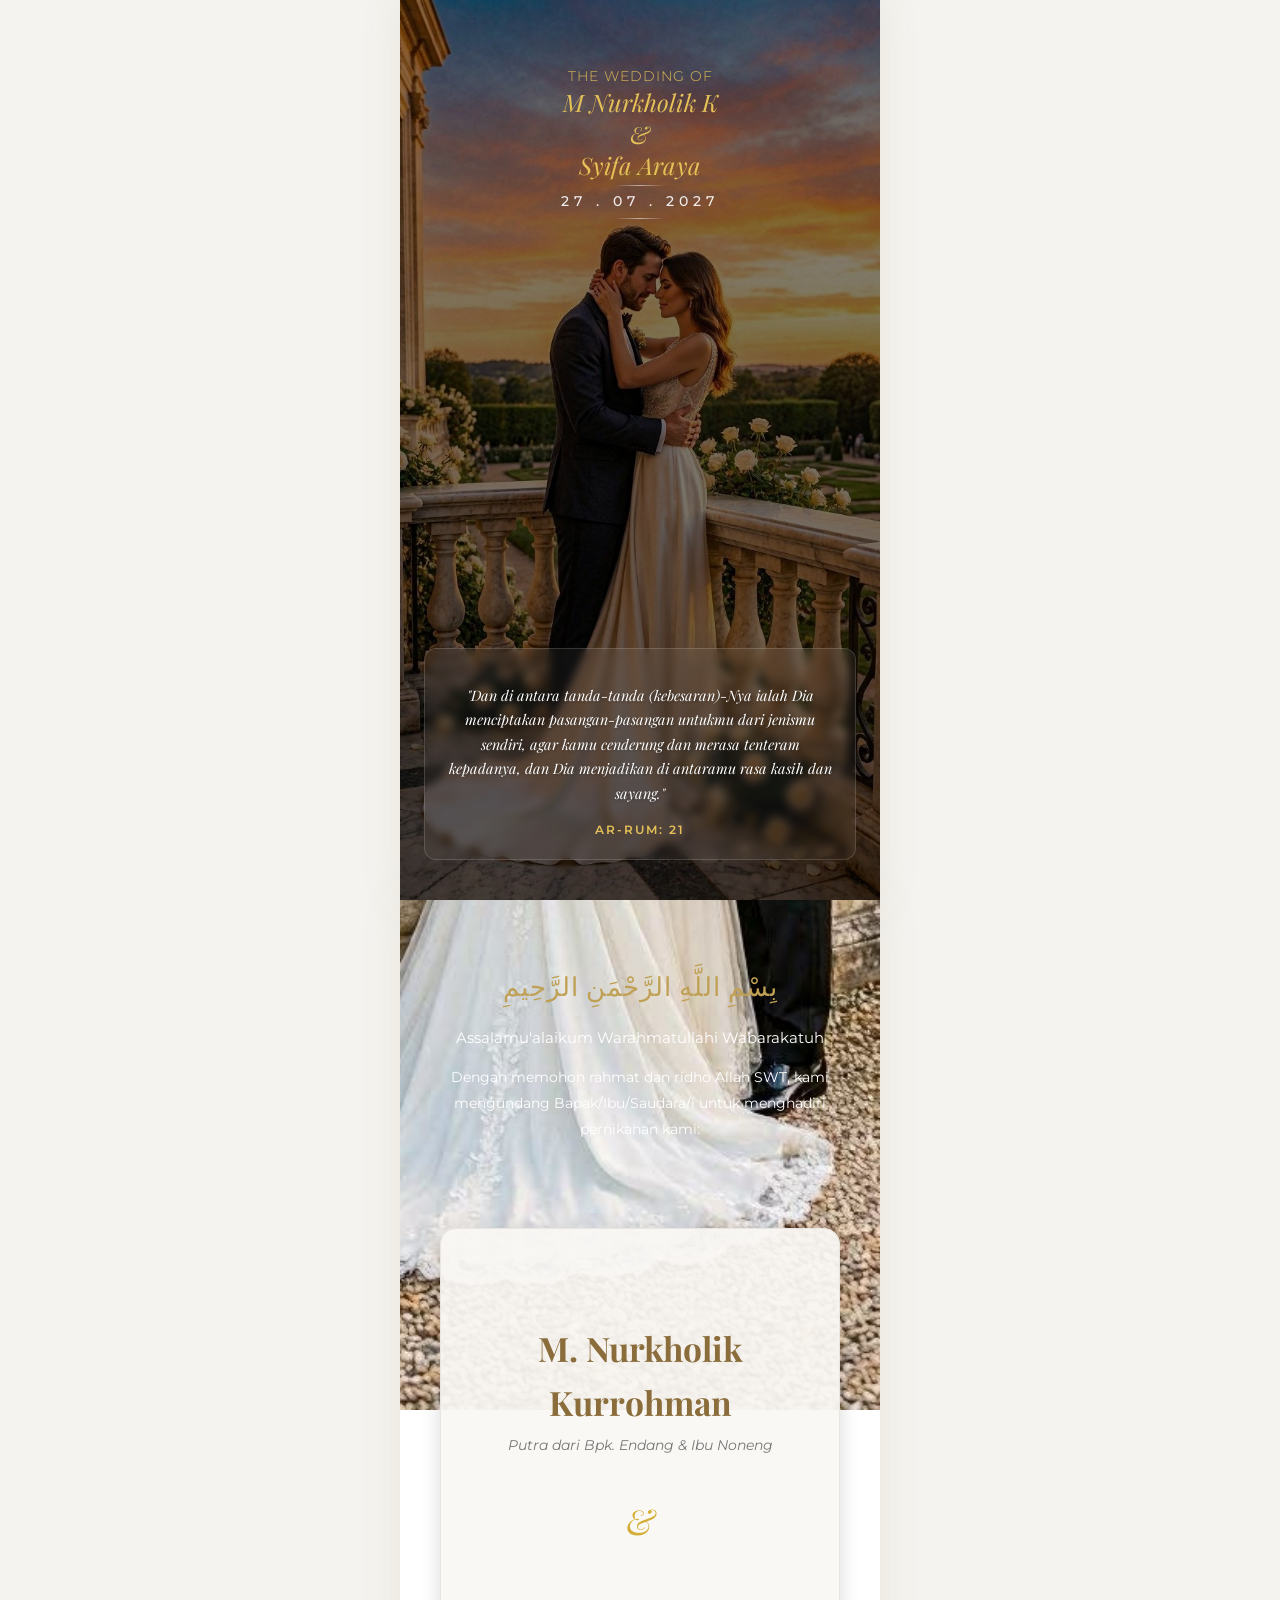
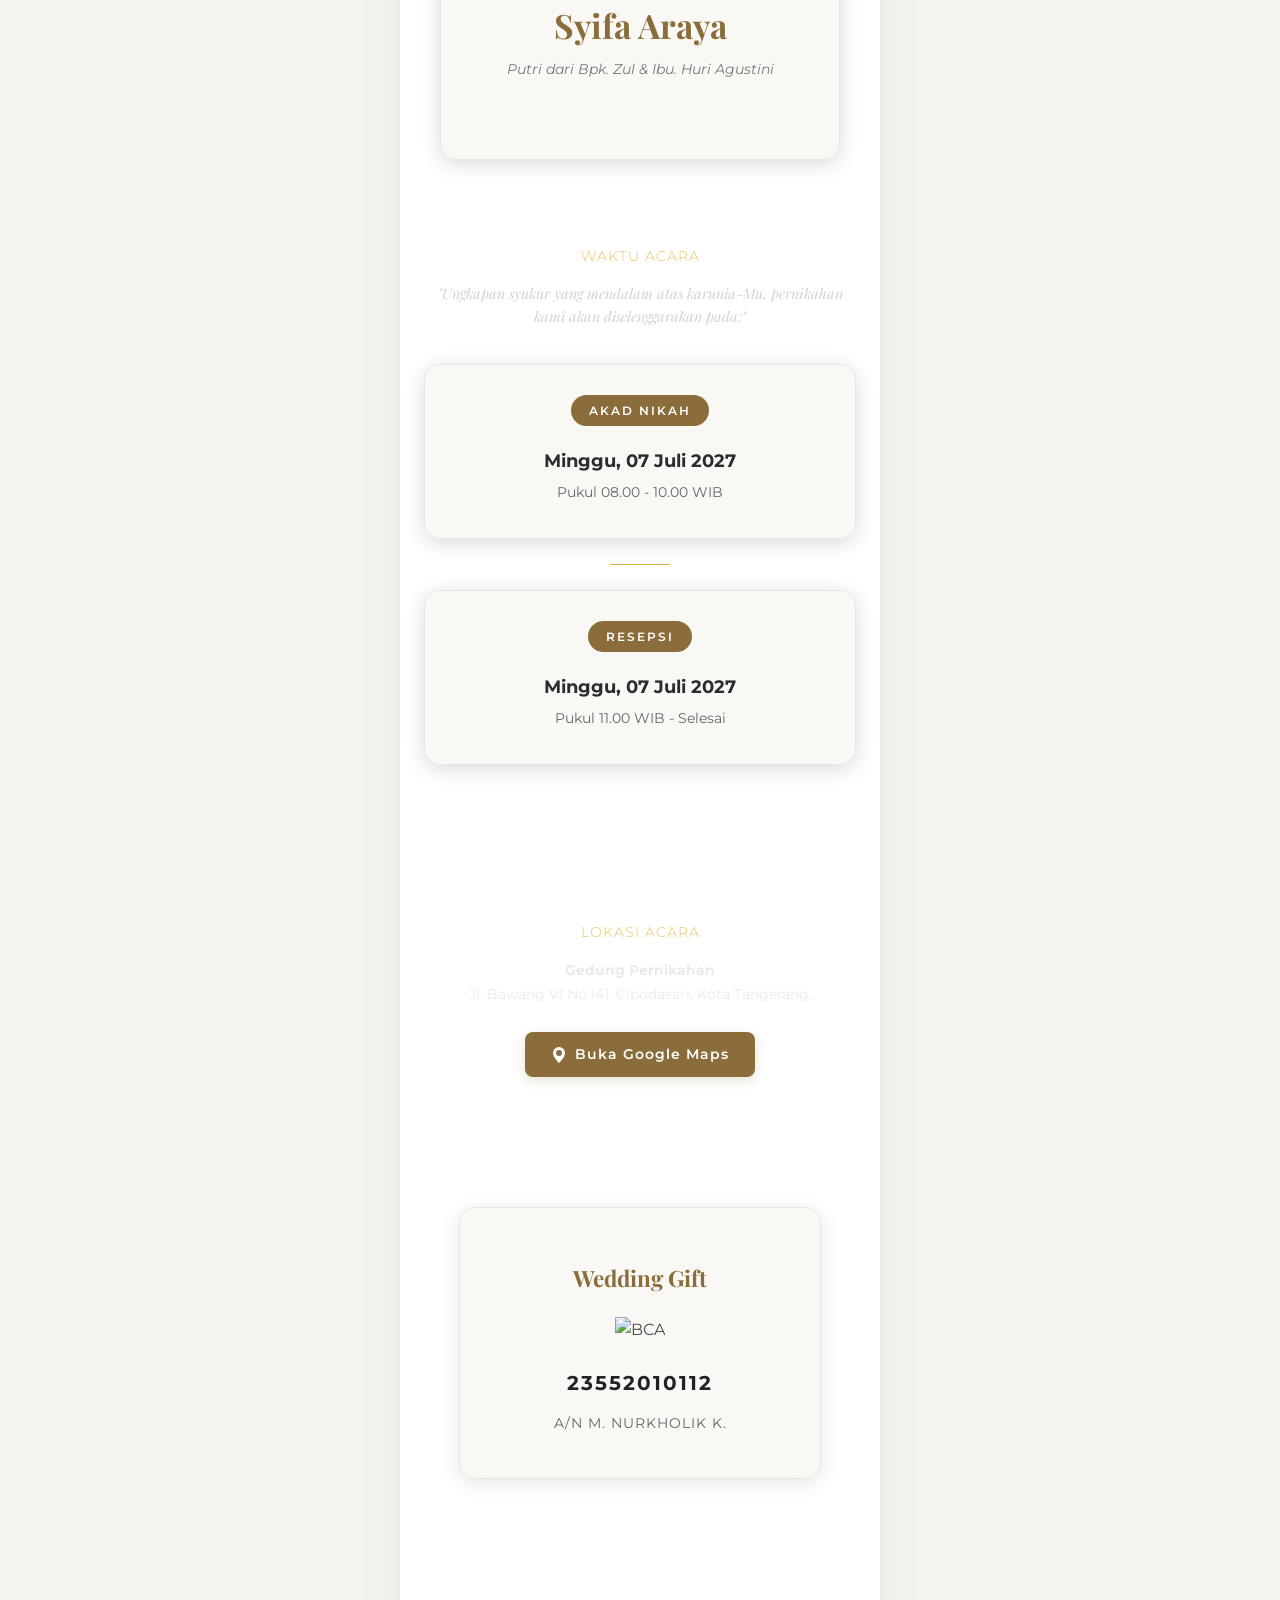
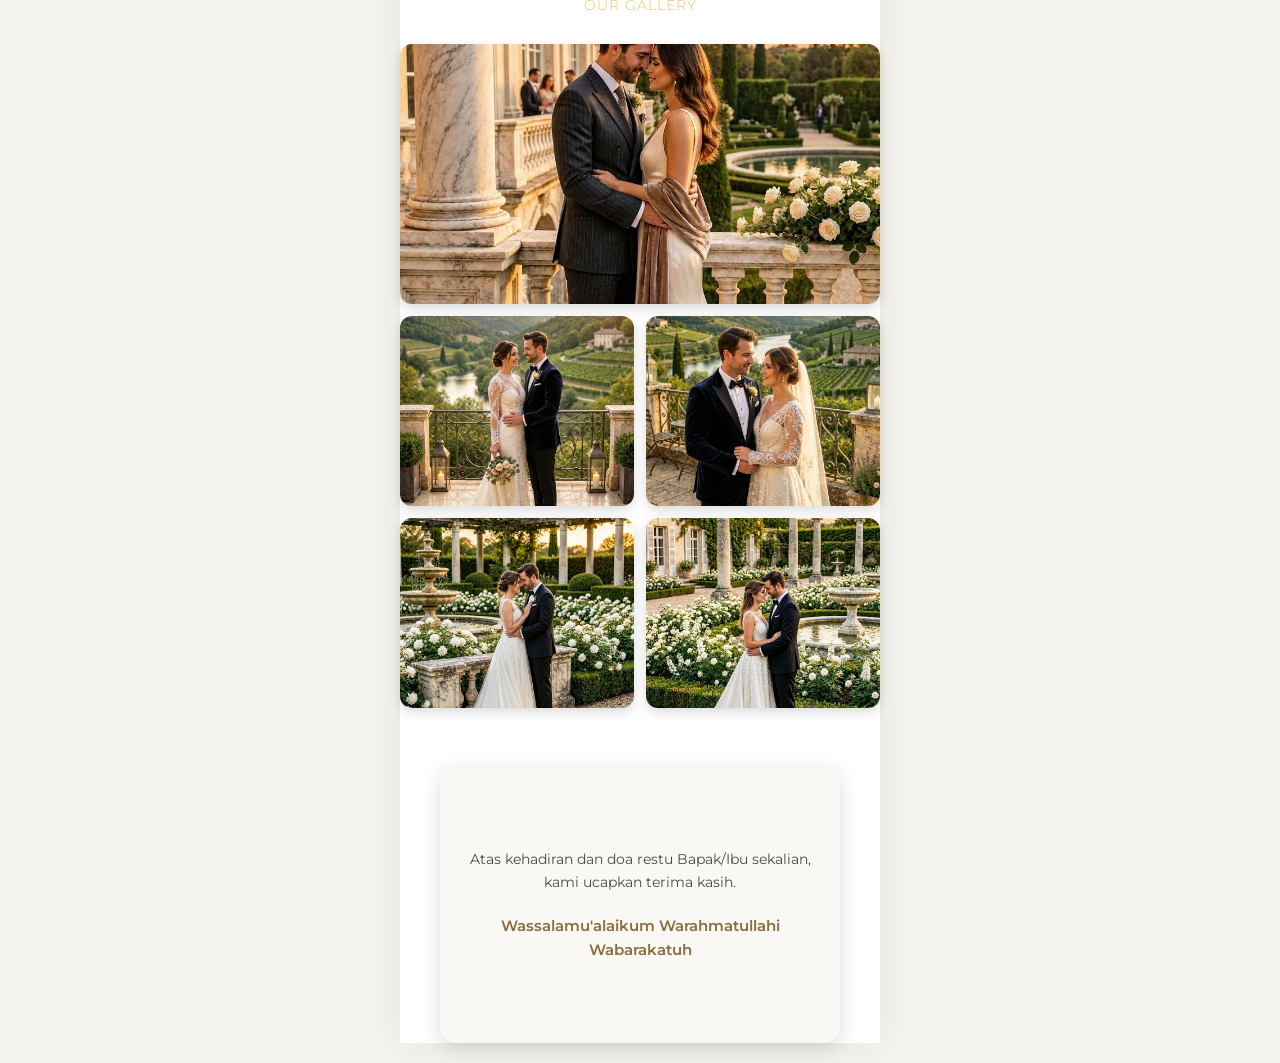
==== index.html @ 55795942 "Rename basic.html to index.html" ====
<!DOCTYPE html>
<html lang="id">
<head>
    <meta charset="UTF-8">
    <meta name="viewport" content="width=device-width, initial-scale=1.0">
    <title>The Wedding of Kholik & Syifa</title>
    <link rel="stylesheet" href="css/basic.css">
    
    <link href="https://fonts.googleapis.com/css2?family=Montserrat:wght@300;400;600&family=Playfair+Display:ital,wght@0,700;1,400&display=swap" rel="stylesheet">
    <link href="https://unpkg.com/aos@2.3.1/dist/aos.css" rel="stylesheet">
</head>
<body>

    <audio id="bgMusic" loop>
        <source src="music/Lagu.mp3" type="audio/mpeg">
    </audio>

    <div class="top-container">
        <section id="home" class="slideshow-section">
            <div class="hero-header">
                <h1 class="gold-title">The Wedding of</h1>
                <p class="couple-nickname">M Nurkholik K<br>& <br>Syifa Araya</p>
                <p class="wedding-date">27 . 07 . 2027</p>
            </div>

            <div class="hero-quotes" data-aos="fade-up" data-aos-delay="300">
                <p class="quote-text">
                    "Dan di antara tanda-tanda (kebesaran)-Nya ialah Dia menciptakan pasangan-pasangan untukmu dari jenismu sendiri, agar kamu cenderung dan merasa tenteram kepadanya, dan Dia menjadikan di antaramu rasa kasih dan sayang."
                </p>
                <span class="quote-source">Ar-Rum: 21</span>
            </div>
        </section>
    </div>   
    <div class="main-container">
        <section class="opening-text" data-aos="fade-up">
            <div class="bismillah">بِسْمِ اللَّهِ الرَّحْمَنِ الرَّحِيمِ</div>
            <p>Assalamu'alaikum Warahmatullahi Wabarakatuh</p>
            <p class="opening-statement">Dengan memohon rahmat dan ridho Allah SWT, kami mengundang Bapak/Ibu/Saudara/i untuk menghadiri pernikahan kami:</p>
        </section>

        <section id="profile" class="profile-section" data-aos="zoom-in">
            <h1 class="child-name-main">M. Nurkholik Kurrohman</h1>
            <p class="parents-info">Putra dari Bpk. Endang & Ibu Noneng</p>
            <p class="ampersand">&</p>
            <h1 class="child-name-main">Syifa Araya</h1>
            <p class="parents-info">Putri dari Bpk. Zul & Ibu. Huri Agustini</p>
        </section>

        <section id="event-info" class="event-section" data-aos="fade-up">
            <h2 class="gold-title">Waktu Acara</h2>
            <p class="event-intro">
                "Ungkapan syukur yang mendalam atas karunia-Mu, pernikahan kami akan diselenggarakan pada:"
            </p>

            <div class="event-block akad-block">
                <span class="event-badge">AKAD NIKAH</span>
                <p class="event-date"><strong>Minggu, 07 Juli 2027</strong></p>
                <p class="event-time">Pukul 08.00 - 10.00 WIB</p>
            </div>

            <div class="event-divider"></div>

            <div class="event-block">
                <span class="event-badge">RESEPSI</span>
                <p class="event-date"><strong>Minggu, 07 Juli 2027</strong></p>
                <p class="event-time">Pukul 11.00 WIB - Selesai</p>
            </div>
        </section>
        
        <section id="maps" class="maps-section" data-aos="fade-up">
            <h2 class="gold-title">Lokasi Acara</h2>
            <p class="address-text">
                <strong>Gedung Pernikahan</strong><br>
                Jl. Bawang VI No.141, Cibodasari, Kota Tangerang.
            </p>
    
            <a href="https://maps.app.goo.gl/oFBAp9rTf1qzH3tc8" target="_blank" class="maps-button">
                <svg xmlns="http://www.w3.org/2000/svg" width="16" height="16" fill="currentColor" class="bi bi-geo-alt-fill" viewBox="0 0 16 16">
                    <path d="M8 16s6-5.686 6-10A6 6 0 0 0 2 6c0 4.314 6 10 6 10m0-7a3 3 0 1 1 0-6 3 3 0 0 1 0 6"/>
                </svg>
                Buka Google Maps
            </a>
        </section>

        <section id="gift" class="gift-section" data-aos="zoom-in">
            <div class="gift-card">
                <p class="gift-title">Wedding Gift</p>
                <img src="https://upload.wikimedia.org/wikipedia/commons/5/5c/Bank_Central_Asia.svg" alt="BCA" class="bank-icon">
                <p class="account-number"><strong>23552010112</strong></p>
                <p class="account-name">a/n M. Nurkholik K.</p>
            </div>
        </section>

        <section id="gallery" class="gallery-grid-basic">
            <h2 class="gold-title">Our Gallery</h2>
            <img src="img/img2.jpg" alt="Foto 1" data-aos="fade-up">
            <img src="img/img3.jpg" alt="Foto 2" data-aos="fade-up">
            <img src="img/img4.jpg" alt="Foto 3" data-aos="fade-up">
            <img src="img/img5.jpg" alt="Foto 4" data-aos="fade-up">
            <img src="img/img6.jpg" alt="Foto 5" data-aos="fade-up">
        </section>

        <section class="closing-section" data-aos="fade-up">
            <p class="closing-text">Atas kehadiran dan doa restu Bapak/Ibu sekalian, kami ucapkan terima kasih.</p>
            <p class="closing-salam">Wassalamu'alaikum Warahmatullahi Wabarakatuh</p>
        </section>
    </div>   
    <script src="https://unpkg.com/aos@2.3.1/dist/aos.js"></script>
    <script>
        AOS.init({ duration: 1000 });
        window.addEventListener('click', () => {
            const music = document.getElementById('bgMusic');
            if (music.paused) { 
                music.volume = 0.4;
                music.currentTime = 15;
                music.play(); }
        }, { once: true });
    </script>
</body>
</html>
---- css/basic.css ----
/* ==========================================================================
   1. RESET & RESPONSIVE TEMPLATE (MOBILE-FIRST LOCK)
   ========================================================================== */
html, body {
    margin: 0;
    padding: 0;
    width: 100%;
    background-color: #f4f3ef;
    font-family: 'Montserrat', sans-serif;
    color: #4a4a4a;
    line-height: 1.6;
    overflow-x: hidden;
}

.top-container,
.main-container {
    max-width: 480px;      
    margin: 0 auto;        
    width: 100%;           
    background-color: #ffffff;
    box-shadow: 0 0 40px rgba(138, 109, 59, 0.1); 
    box-sizing: border-box;
    position: relative;
}

.top-container {
    min-height: 100vh;
    background-image: linear-gradient(rgba(0, 0, 0, 0.45), rgba(0, 0, 0, 0.6)), url('../img/img1.jpg');
    background-size: cover;
    background-position: center;
    background-repeat: no-repeat;
}

/* STRUKTUR AWAL: Tetap menggunakan fixed background langsung di main-container */
.main-container {
    min-height: 100vh;
    background-image: linear-gradient(rgba(0, 0, 0, 0.55), rgba(0, 0, 0, 0.65)), url('../img/img5.jpg');
    background-size: cover;
    background-position: center;
    background-repeat: no-repeat;
    background-attachment: fixed; /* Membuat background diam saat di-scroll */
}

.slideshow-section {
    display: flex;
    flex-direction: column;
    justify-content: space-between;
    align-items: center;
    min-height: 100vh;
    padding: 40px 24px; /* Perbaikan: Mengubah dari '1x' menjadi '40px' agar jarak atas-bawah responsive */
    box-sizing: border-box;
    text-align: center;
}

.hero-header {
    margin-top: 15px; /* Perbaikan: Memberi ruang bernapas sedikit dari batas atas */
    display: flex;
    flex-direction: column;
    align-items: center;
    animation: fadeInDown 1.4s cubic-bezier(0.16, 1, 0.3, 1);
}

/* Teks Elegan Pembuka Nama */
.gold-title {
    font-family: 'Montserrat', sans-serif;
    font-weight: 300;
    font-size: 0.85rem;
    text-transform: uppercase;
    letter-spacing: 1px;
    color: #e5c158; 
    margin-bottom: 0px;
    opacity: 0.95;
}

/* Tipografi Nama Pengantin Utama */
.couple-nickname {
    font-family: 'Playfair Display', serif;
    font-size: 1.5rem; 
    font-weight: 400; 
    font-style: italic;
    line-height: 1.2; 
    margin: 20px 0;
    color: #e5c158;
    text-align: center;
    padding: 0 10px;  
    box-sizing: border-box; 
    display: contents;
    width: 100%;
}

/* Tanggal dengan Aksen Garis Minimalis */
.wedding-date {
    font-family: 'Montserrat', sans-serif;
    font-weight: 500;
    font-size: 0.85rem;
    letter-spacing: 5px;
    color: #ffffff;
    margin-top: 2px;
    padding: 6px 0;
    position: relative;
    display: flex;
    align-items: center;
    justify-content: center;
    opacity: 0.9;
}

.wedding-date::before,
.wedding-date::after {
    content: "";
    position: absolute;
    width: 50px;
    height: 1px;
    background: linear-gradient(to right, transparent, rgba(255, 255, 255, 0.6), transparent);
}

.wedding-date::before { top: 0; }
.wedding-date::after { bottom: 0; }

/* Wadah Teks Mutiara / Kutipan */
.hero-quotes {
    max-width: 100%;
    padding: 20px;
    border-radius: 12px;
    border: 1px solid rgba(255, 255, 255, 0.15);
    backdrop-filter: blur(4px);
    -webkit-backdrop-filter: blur(4px);
    background-color: rgba(255, 255, 255, 0.05);
}

.quote-text {
    font-family: 'Playfair Display', serif;
    font-style: italic;
    font-size: 0.9rem;
    color: #ffffff;
    line-height: 1.7;
    text-shadow: 1px 1px 3px rgba(0, 0, 0, 0.3);
}

.quote-source {
    display: block;
    font-size: 0.75rem;
    font-weight: 600;
    text-transform: uppercase;
    color: #e5c158;
    margin-top: 10px;
    letter-spacing: 2px;
}

/* ==========================================================================
   3. KONTEN UTAMA (MAIN CONTAINER CONTENT)
   ========================================================================== */
.main-container section {
    padding: 65px 24px;
    text-align: center;
    box-sizing: border-box;
}

/* --- Teks Keagamaan Pembuka --- */
.opening-text .bismillah {
    font-family: 'Playfair Display', serif;
    font-size: 1.6rem;
    color: #bfa054; 
    margin-bottom: 20px;
    letter-spacing: 1px;
}

.opening-text p {
    font-size: 0.95rem;
    font-weight: 400;
    color: #ffffff;
    margin: 10px 0;
}

.opening-text .opening-statement {
    font-size: 0.9rem;
    line-height: 1.8;
    margin-top: 15px;
}

/* --- Biodata / Profil Pengantin --- */
.profile-section {
    background-color: rgba(250, 248, 245, 0.93); 
    width: 100%; 
    max-width: 400px;           
    margin: 10px auto;          
    padding: 40px 20px;         
    border-radius: 16px;        
    border: 1px solid #eae6df;  
    
    display: flex;
    flex-direction: column;
    justify-content: center;
    align-items: center;
    box-sizing: border-box;
    box-shadow: 0 4px 20px rgba(0, 0, 0, 0.15); 
}

.child-name-main {
    font-family: 'Playfair Display', serif;
    font-size: 2.1rem;
    font-weight: 700;
    color: #8a6d3b;
    margin-bottom: 6px;
}

.parents-info {
    font-size: 0.85rem;
    color: #777777;
    font-style: italic;
    margin-top: 0;
}

.ampersand {
    font-family: 'Playfair Display', serif;
    font-size: 2.2rem;
    font-style: italic;
    color: #d4af37;
    margin: 22px 0;
}

/* --- Detail Waktu & Agenda --- */
.event-section .event-intro {
    font-family: 'Playfair Display', serif;
    font-style: italic;
    font-size: 0.9rem;
    color: #d1d1d1;
    margin-bottom: 35px;
}

.event-block {
    background: rgba(250, 248, 245, 0.95);
    border: 1px solid #eae6df;
    padding: 30px 20px;
    border-radius: 16px;
    margin: 15px auto;
    max-width: 400px;
    box-shadow: 0 4px 20px rgba(0, 0, 0, 0.15);
}

.event-badge {
    display: inline-block;
    font-size: 0.75rem;
    font-weight: 600;
    letter-spacing: 2px;
    background-color: #8a6d3b;
    color: #ffffff;
    padding: 6px 18px;
    border-radius: 50px;
    margin-bottom: 15px;
}

.event-date {
    font-size: 1.1rem;
    color: #2c2c2c;
    margin: 6px 0;
}

.event-time {
    font-size: 0.9rem;
    color: #666666;
    margin: 4px 0;
}

.event-divider {
    height: 1px;
    width: 60px;
    background-color: #d4af37;
    margin: 25px auto;
}

/* --- Integrasi Peta Lokasi --- */
.maps-section .address-text {
    font-size: 0.9rem;
    color: #ece9e9;
    margin-bottom: 25px;
    line-height: 1.7;
}

.maps-button {
    display: inline-flex;
    align-items: center;
    justify-content: center;
    gap: 8px;
    background-color: #8a6d3b;
    color: #ffffff;
    text-decoration: none;
    font-size: 0.85rem;
    font-weight: 600;
    letter-spacing: 1px;
    padding: 12px 26px;
    border-radius: 8px;
    transition: all 0.3s ease;
    box-shadow: 0 4px 12px rgba(138, 109, 59, 0.2);
}

.maps-button:hover {
    background-color: #70582f;
    transform: translateY(-2px);
    box-shadow: 0 6px 15px rgba(138, 109, 59, 0.3);
}

/* --- Dompet Digital / Angpao --- */
.gift-card {
    background-color: rgba(250, 248, 245, 0.95);
    border: 1px solid #eae6df;
    border-radius: 16px;
    padding: 30px 20px;
    max-width: 320px;
    margin: 0 auto;
    box-shadow: 0 4px 20px rgba(0, 0, 0, 0.1);
}

.gift-title {
    font-family: 'Playfair Display', serif;
    font-size: 1.4rem;
    font-weight: 700;
    color: #8a6d3b;
    margin-bottom: 20px;
}

.bank-icon {
    height: 28px;
    margin: 0 auto 15px auto;
}

.account-number {
    font-size: 1.25rem;
    letter-spacing: 2px;
    color: #222222;
    margin: 10px 0 4px 0;
}

.account-name {
    font-size: 0.85rem;
    color: #666666;
    text-transform: uppercase;
    letter-spacing: 1px;
}

/* --- Galeri Album Foto --- */
.gallery-grid-basic {
    display: grid; /* Perbaikan: Diubah dari 'list-item' ke 'grid' agar gambar tersusun rapi berdampingan */
    grid-template-columns: repeat(2, 1fr);
    gap: 12px;
    padding: 40px 0 !important;
    max-width: 100%;
}

.gallery-grid-basic .gold-title {
    grid-column: span 2;
    margin-bottom: 15px;
}

.gallery-grid-basic img {
    width: 100%;
    height: 190px;
    object-fit: cover;
    border-radius: 12px;
    box-shadow: 0 4px 12px rgba(0, 0, 0, 0.15);
}

.gallery-grid-basic img:nth-child(2) {
    grid-column: span 2;
    height: 260px;
}

/* --- Teks Penutup Halaman --- */
.closing-section {
    background-color: rgba(250, 248, 245, 0.95); 
    padding: 40px 20px; /* Perbaikan: Mengubah padding dari '50%' menjadi nilai proporsional agar konten tidak terjepit keluar layar */
    max-width: 400px;
    margin: 20px auto;
    border-radius: 16px;
    box-shadow: 0 4px 20px rgba(0, 0, 0, 0.15);
}

.closing-text {
    font-size: 0.9rem;
    color: #4a4a4a; 
    margin-bottom: 20px;
}

.closing-salam {
    font-size: 0.95rem;
    font-weight: 600;
    color: #8a6d3b;
}

@keyframes fadeInDown {
    from {
        opacity: 0;
        transform: translateY(-20px);
    }
    to {
        opacity: 1;
        transform: translateY(0);
    }
}

/* Optimalisasi layout untuk ponsel cerdas berlayar sangat kecil */
@media (max-width: 375px) {
    .couple-nickname { font-size: 0.75rem; }
    .child-name-main { font-size: 1.7rem; }
    .gallery-grid-basic img { height: 140px; }
    .gallery-grid-basic img:nth-child(2) { height: 190px; }
}
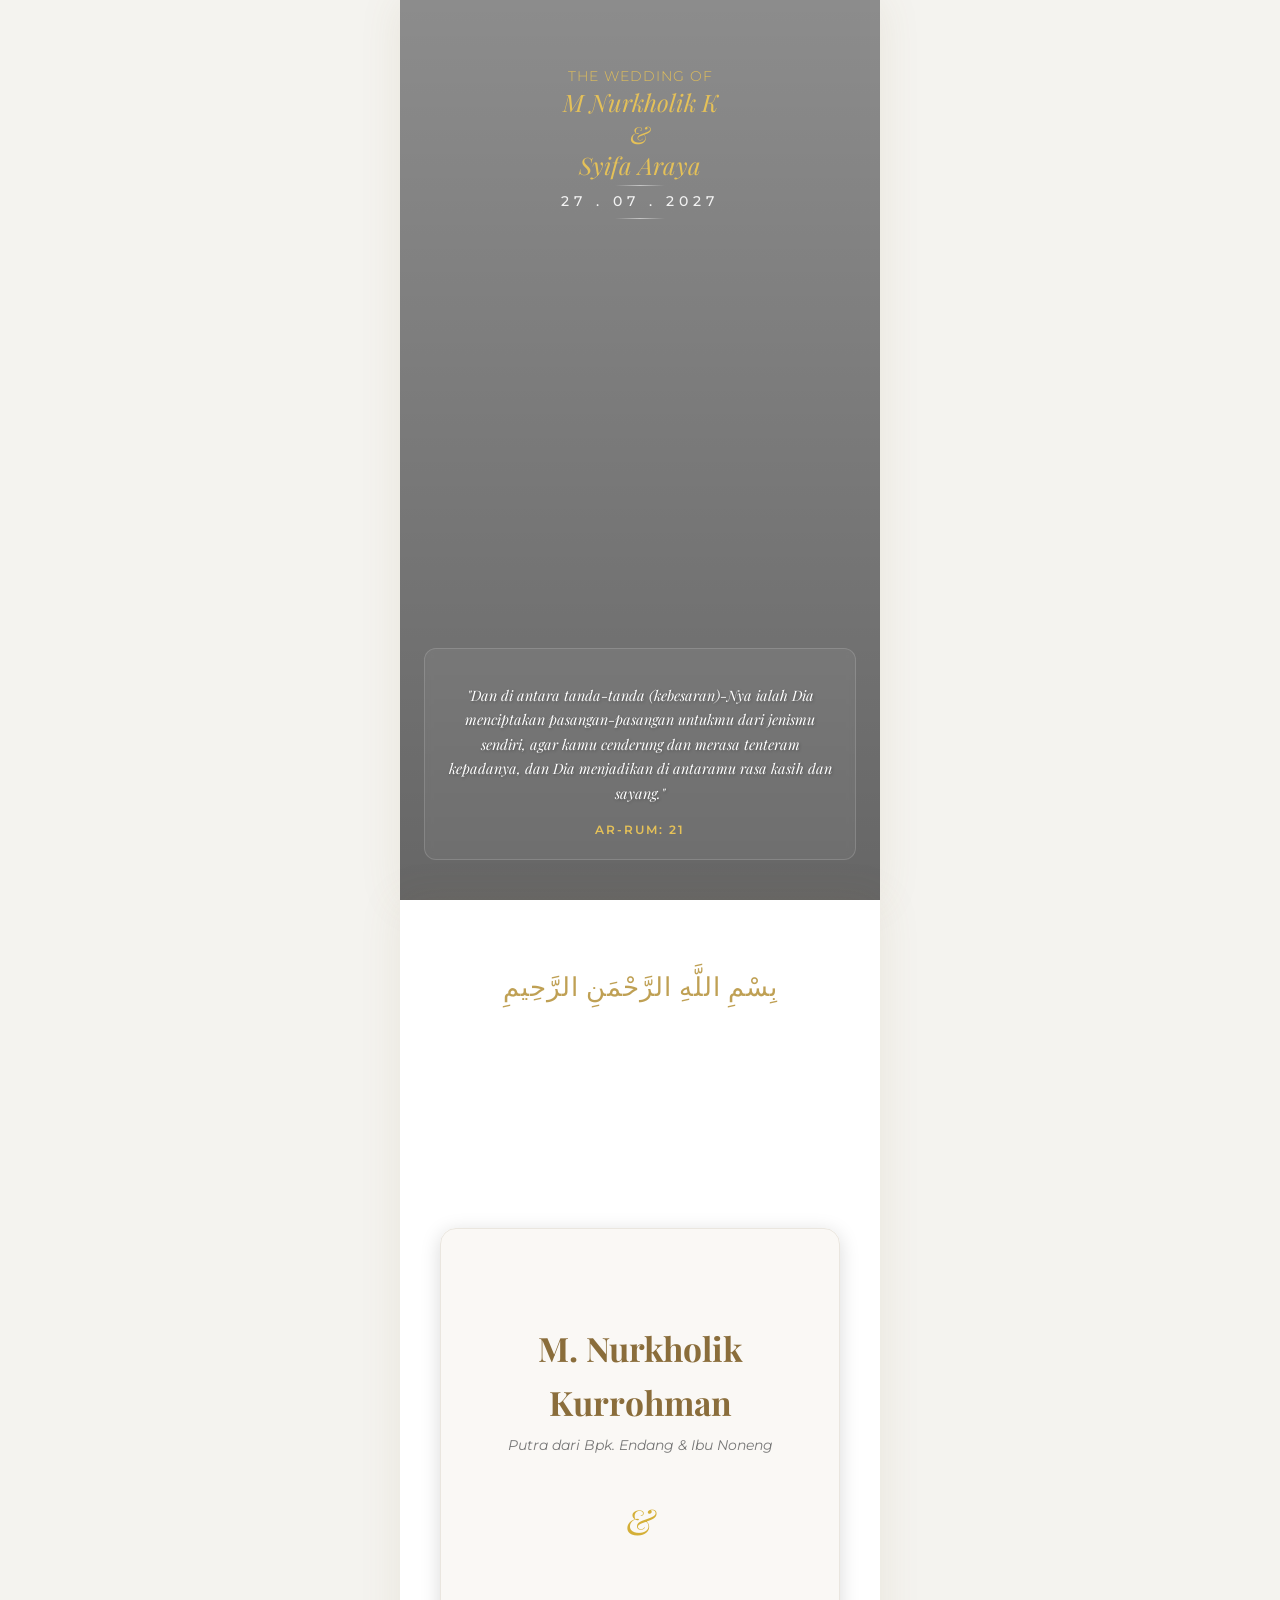
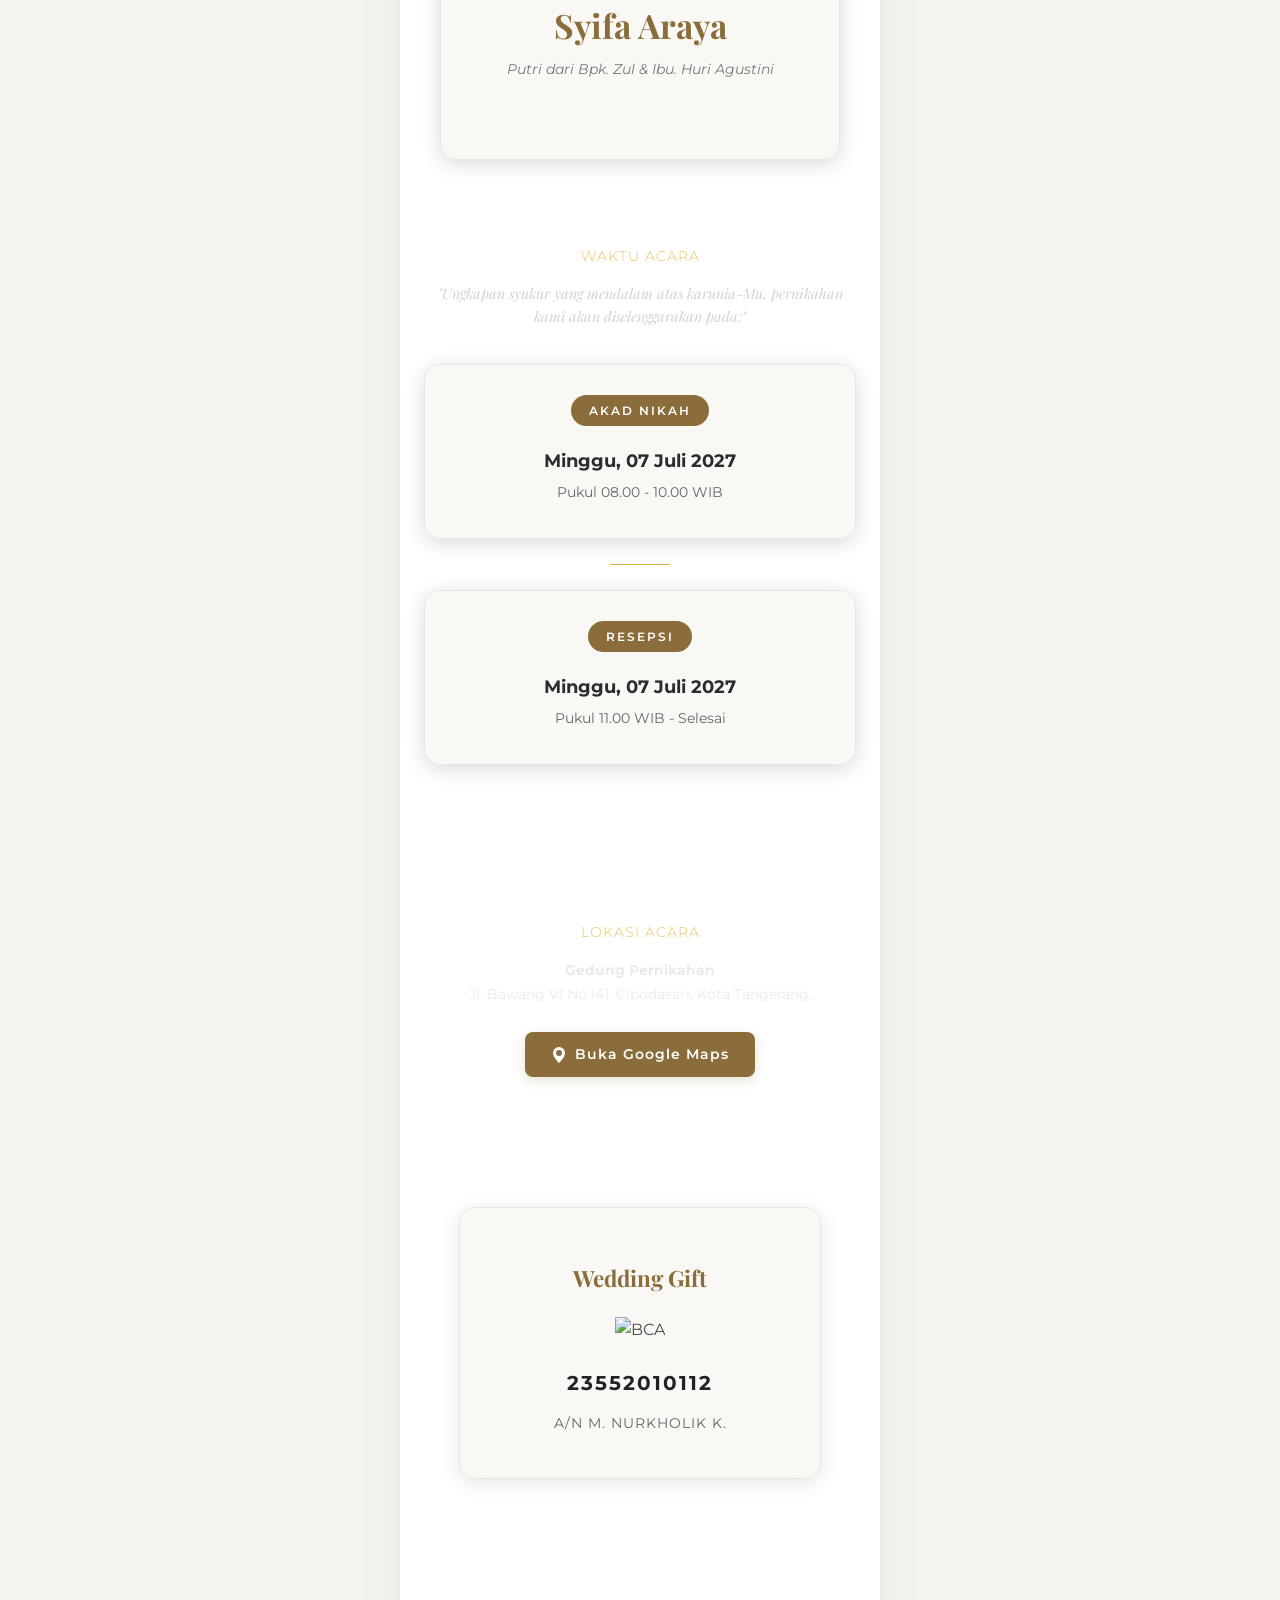
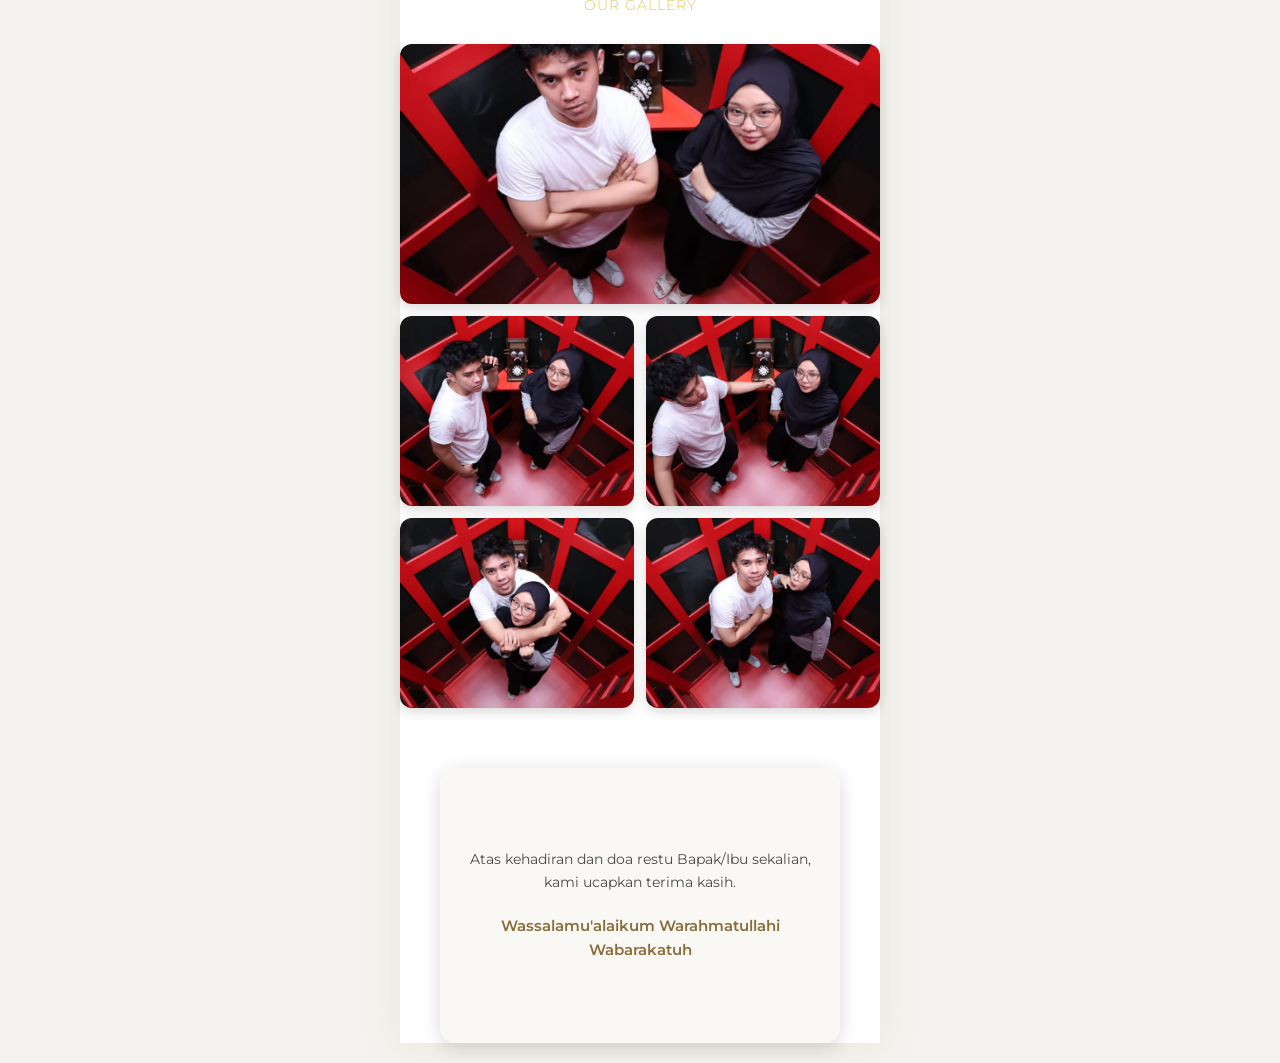
==== commit 04aba727: "Update index.html" ====
--- a/index.html
+++ b/index.html
@@ -11,9 +11,7 @@
 </head>
 <body>
 
-    <audio id="bgMusic" loop>
-        <source src="music/Lagu.mp3" type="audio/mpeg">
-    </audio>
+    <audio id="bgMusic" src="music/lagu.mp3" loop></audio>
 
     <div class="top-container">
         <section id="home" class="slideshow-section">
@@ -93,11 +91,11 @@
 
         <section id="gallery" class="gallery-grid-basic">
             <h2 class="gold-title">Our Gallery</h2>
-            <img src="img/img2.jpg" alt="Foto 1" data-aos="fade-up">
-            <img src="img/img3.jpg" alt="Foto 2" data-aos="fade-up">
-            <img src="img/img4.jpg" alt="Foto 3" data-aos="fade-up">
-            <img src="img/img5.jpg" alt="Foto 4" data-aos="fade-up">
-            <img src="img/img6.jpg" alt="Foto 5" data-aos="fade-up">
+            <img src="img/img2.jpeg" alt="Foto 1" data-aos="fade-up">
+            <img src="img/img3.jpeg" alt="Foto 2" data-aos="fade-up">
+            <img src="img/img4.jpeg" alt="Foto 3" data-aos="fade-up">
+            <img src="img/img5.jpeg" alt="Foto 4" data-aos="fade-up">
+            <img src="img/img6.jpeg" alt="Foto 5" data-aos="fade-up">
         </section>
 
         <section class="closing-section" data-aos="fade-up">
@@ -105,15 +103,32 @@
             <p class="closing-salam">Wassalamu'alaikum Warahmatullahi Wabarakatuh</p>
         </section>
     </div>   
-    <script src="https://unpkg.com/aos@2.3.1/dist/aos.js"></script>
+<script src="https://unpkg.com/aos@2.3.1/dist/aos.js"></script>
     <script>
+        // Inisialisasi AOS
         AOS.init({ duration: 1000 });
+
+        // Logika Musik yang Aman untuk Browser Modern
         window.addEventListener('click', () => {
             const music = document.getElementById('bgMusic');
+            
             if (music.paused) { 
-                music.volume = 0.4;
-                music.currentTime = 15;
-                music.play(); }
+                music.volume = 0.3; 
+                
+                // Jika audio sudah siap dimuat, langsung atur detiknya
+                if (music.readyState >= 2) {
+                    music.currentTime = 15;
+                    music.play().catch(error => console.log("Audio diblokir:", error));
+                } else {
+                    // Jika belum siap, tunggu event 'canplay' baru lompat ke detik 15
+                    music.addEventListener('canplay', () => {
+                        music.currentTime = 15;
+                        music.play().catch(error => console.log("Audio diblokir:", error));
+                    }, { once: true });
+                    
+                    music.load(); // Paksa browser memuat audio
+                }
+            }
         }, { once: true });
     </script>
 </body>
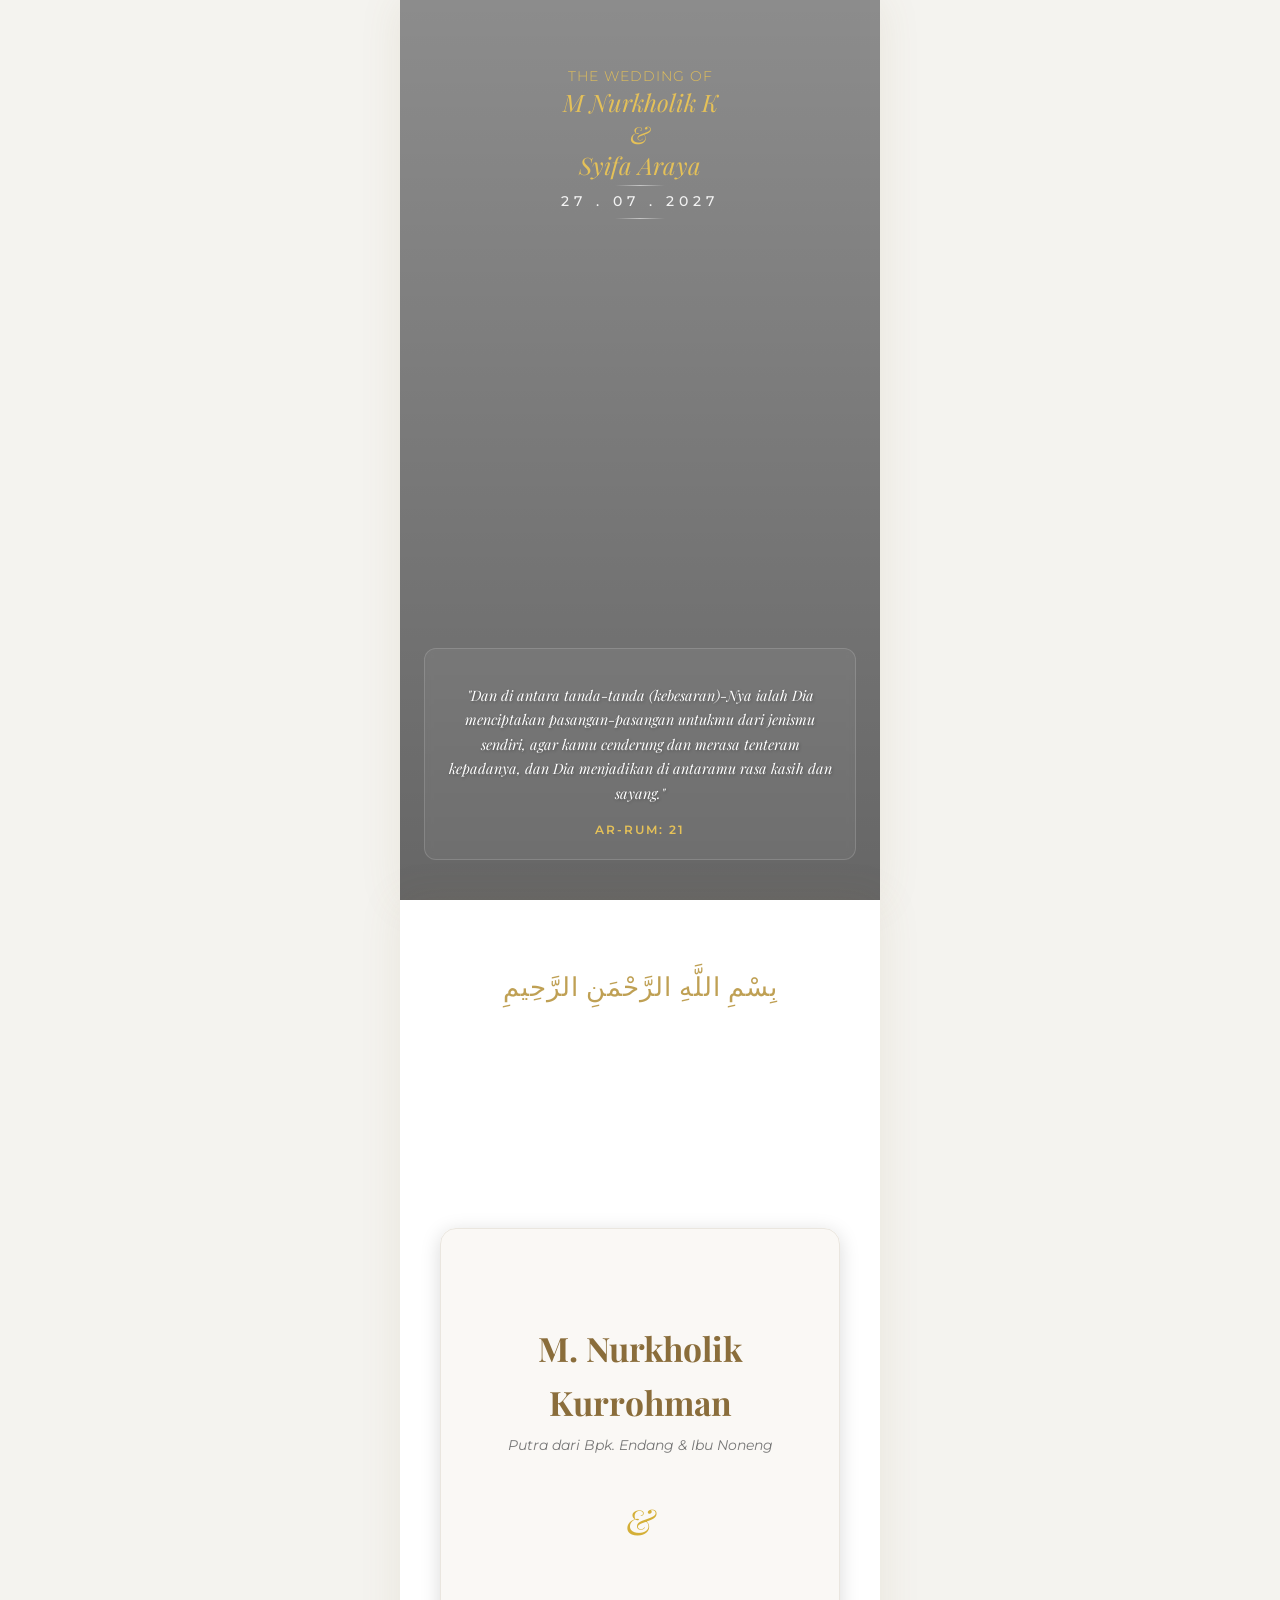
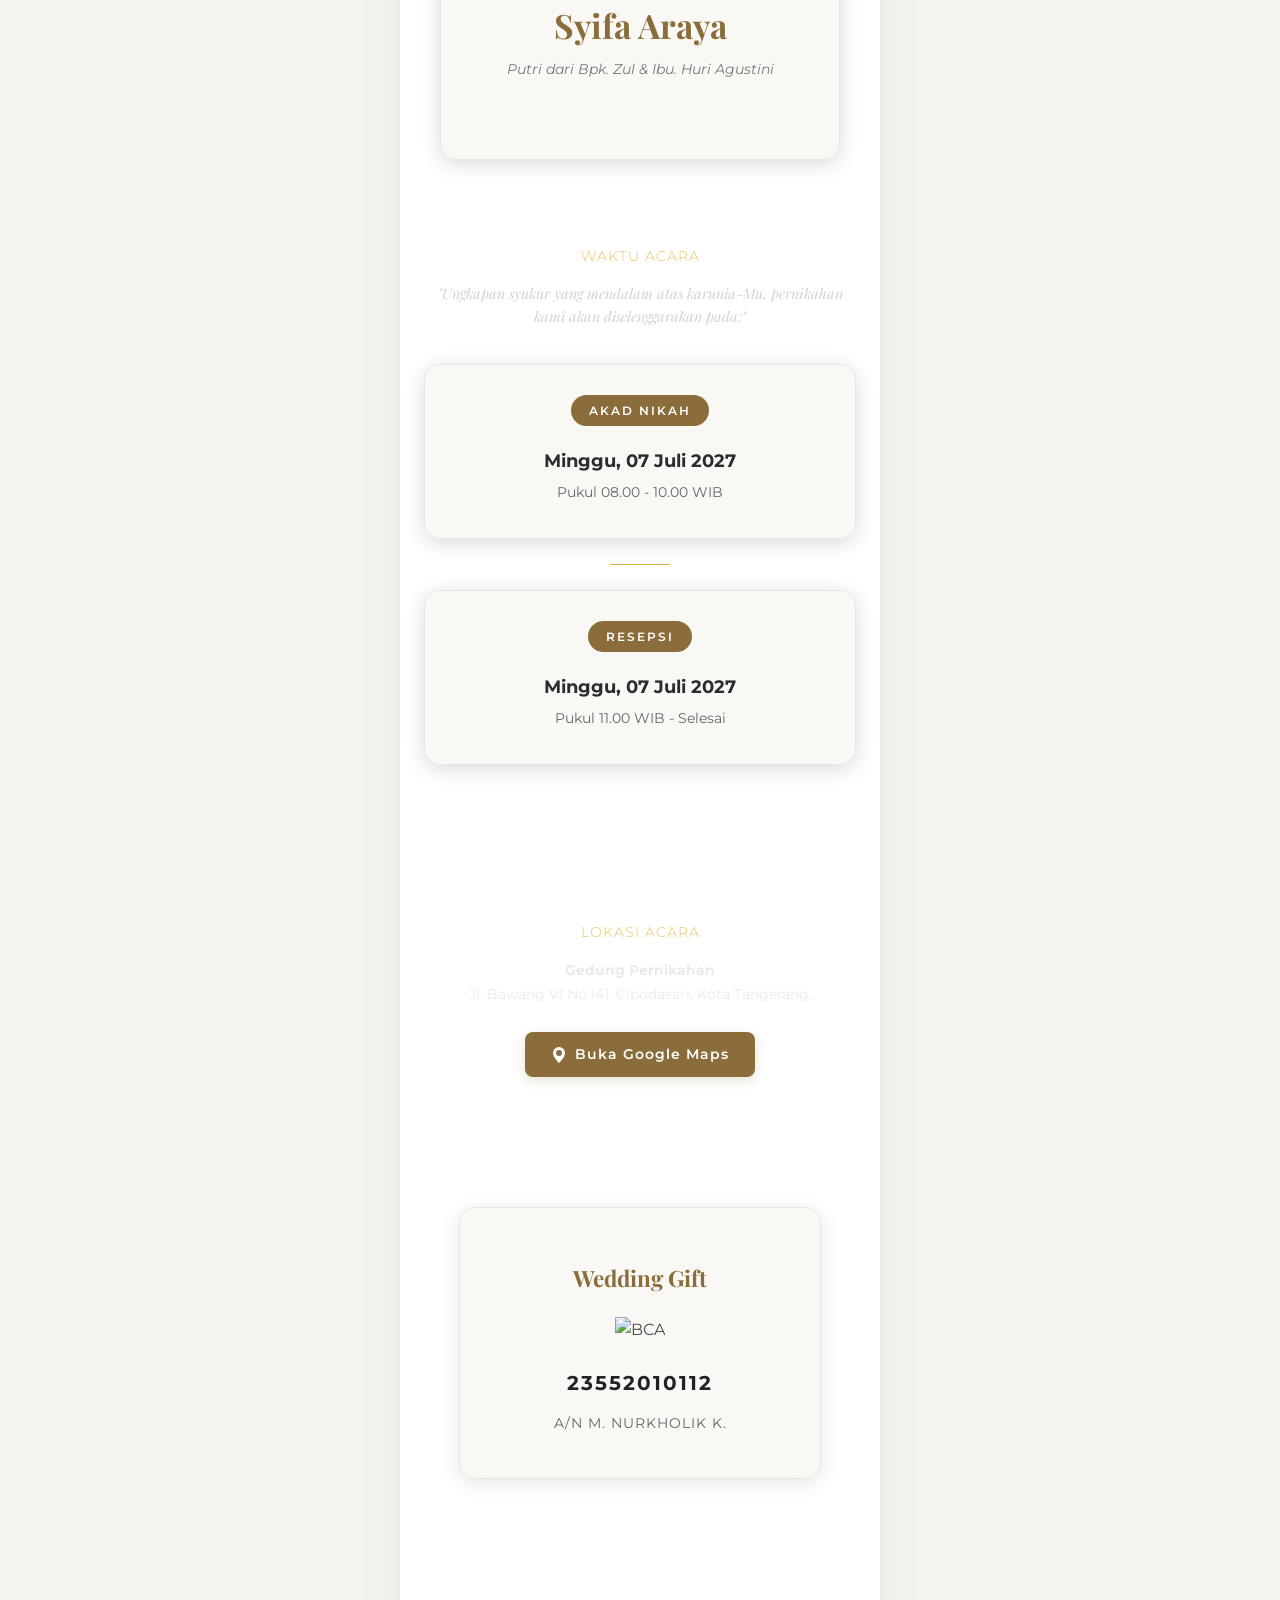
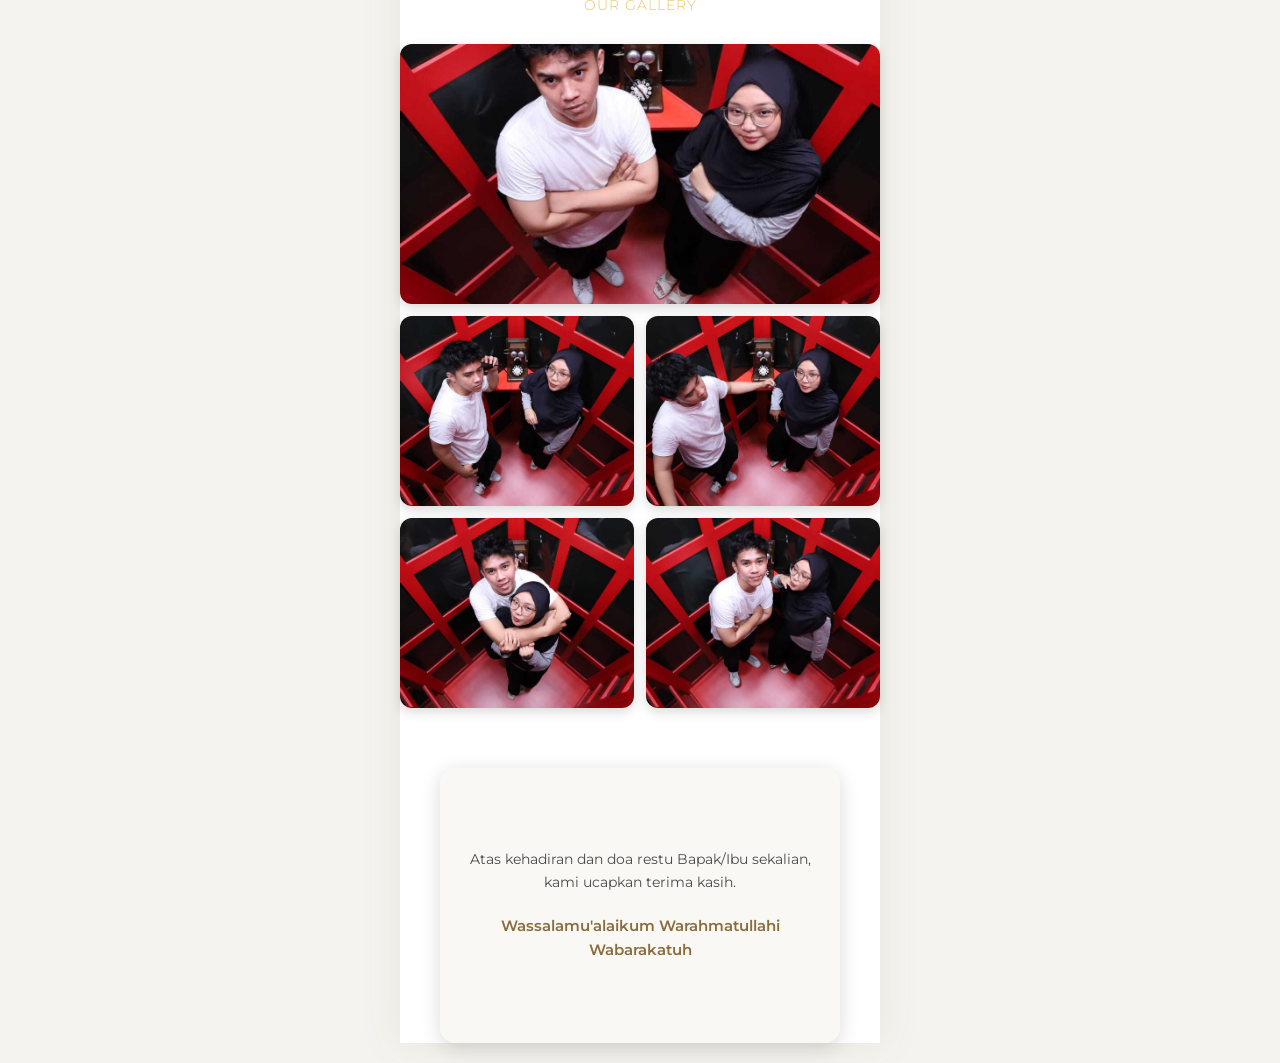
==== commit 9695d05c: "Update index.html" ====
--- a/index.html
+++ b/index.html
@@ -91,11 +91,11 @@
 
         <section id="gallery" class="gallery-grid-basic">
             <h2 class="gold-title">Our Gallery</h2>
-            <img src="img/img2.jpeg" alt="Foto 1" data-aos="fade-up">
-            <img src="img/img3.jpeg" alt="Foto 2" data-aos="fade-up">
-            <img src="img/img4.jpeg" alt="Foto 3" data-aos="fade-up">
-            <img src="img/img5.jpeg" alt="Foto 4" data-aos="fade-up">
-            <img src="img/img6.jpeg" alt="Foto 5" data-aos="fade-up">
+            <img src="img/img2.jpg" alt="Foto 1" data-aos="fade-up">
+            <img src="img/img3.jpg" alt="Foto 2" data-aos="fade-up">
+            <img src="img/img4.jpg" alt="Foto 3" data-aos="fade-up">
+            <img src="img/img5.jpg" alt="Foto 4" data-aos="fade-up">
+            <img src="img/img6.jpg" alt="Foto 5" data-aos="fade-up">
         </section>
 
         <section class="closing-section" data-aos="fade-up">
--- a/css/basic.css
+++ b/css/basic.css
@@ -25,7 +25,7 @@
 
 .top-container {
     min-height: 100vh;
-    background-image: linear-gradient(rgba(0, 0, 0, 0.45), rgba(0, 0, 0, 0.6)), url('../img/img1.jpg');
+    background-image: linear-gradient(rgba(0, 0, 0, 0.45), rgba(0, 0, 0, 0.6)), url('../img/img1.jpeg');
     background-size: cover;
     background-position: center;
     background-repeat: no-repeat;
@@ -34,7 +34,7 @@
 /* STRUKTUR AWAL: Tetap menggunakan fixed background langsung di main-container */
 .main-container {
     min-height: 100vh;
-    background-image: linear-gradient(rgba(0, 0, 0, 0.55), rgba(0, 0, 0, 0.65)), url('../img/img5.jpg');
+    background-image: linear-gradient(rgba(0, 0, 0, 0.55), rgba(0, 0, 0, 0.65)), url('../img/img5.jpeg');
     background-size: cover;
     background-position: center;
     background-repeat: no-repeat;
